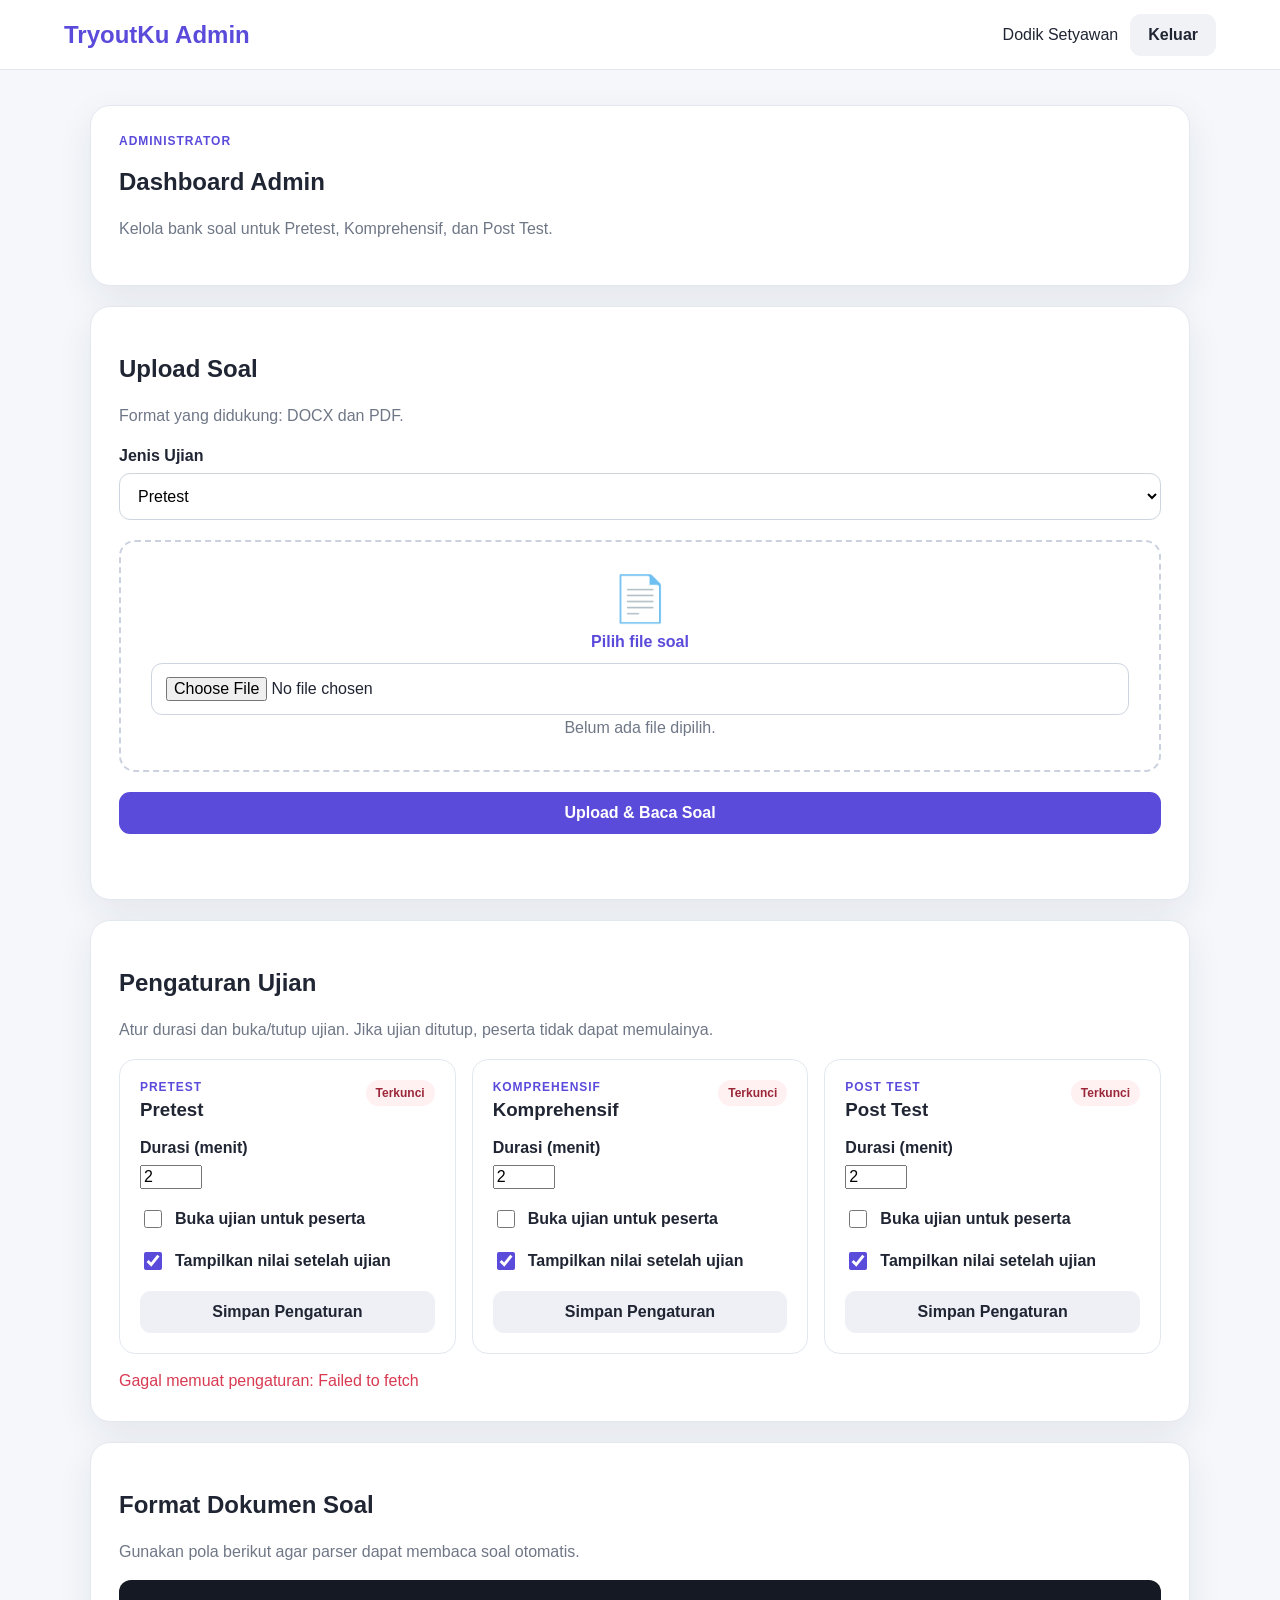
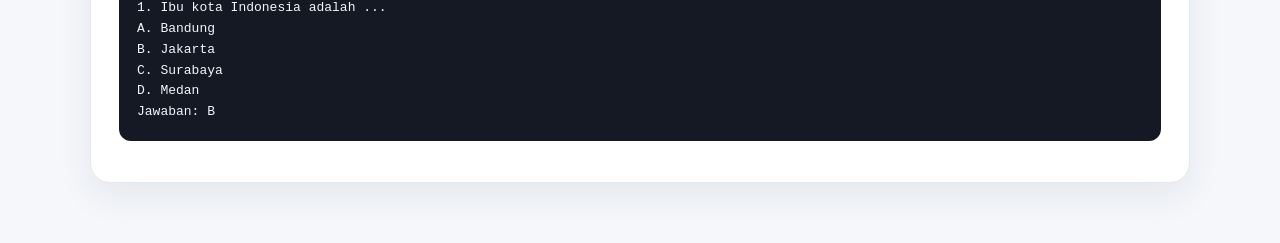
==== admin.html @ 7c276c21 "Add files via upload" ====
<!DOCTYPE html>
<html lang="id">
<head>
  <meta charset="UTF-8">
  <meta name="viewport" content="width=device-width, initial-scale=1.0">
  <title>TryoutKu - Admin</title>
  <link rel="stylesheet" href="style.css">
</head>
<body data-page="admin">
  <header class="topbar">
    <div class="brand">TryoutKu Admin</div>
    <div class="admin-user">
      <span id="adminDisplayName"></span>
      <button id="adminLogoutButton" class="ghost-button" type="button">Keluar</button>
    </div>
  </header>

  <main class="page-shell">
    <section class="admin-hero panel">
      <div>
        <div class="eyebrow">ADMINISTRATOR</div>
        <h1>Dashboard Admin</h1>
        <p class="muted">Kelola bank soal untuk Pretest, Komprehensif, dan Post Test.</p>
      </div>
    </section>

    <section class="panel admin-card">
      <div class="panel-header">
        <h2>Upload Soal</h2>
        <p class="muted">Format yang didukung: DOCX dan PDF.</p>
      </div>

      <form id="uploadForm">
        <div class="form-group">
          <label for="adminExamType">Jenis Ujian</label>
          <select id="adminExamType">
            <option value="pretest">Pretest</option>
            <option value="komprehensif">Komprehensif</option>
            <option value="posttest">Post Test</option>
          </select>
        </div>

        <div class="upload-box">
          <div class="upload-icon">📄</div>
          <label for="adminQuestionFile" class="file-label">Pilih file soal</label>
          <input id="adminQuestionFile" type="file" accept=".docx,.pdf,application/pdf,application/vnd.openxmlformats-officedocument.wordprocessingml.document">
          <div id="selectedFileName" class="muted">Belum ada file dipilih.</div>
        </div>

        <button id="adminUploadButton" class="primary-button full-width" type="submit">Upload & Baca Soal</button>
      </form>

      <div id="adminMessage" class="status-message"></div>
    </section>

    <section class="panel admin-card">
      <div class="panel-header">
        <h2>Pengaturan Ujian</h2>
        <p class="muted">
          Atur durasi dan buka/tutup ujian. Jika ujian ditutup, peserta tidak dapat memulainya.
        </p>
      </div>

      <div id="examSettingsGrid" class="settings-grid">
        <div class="setting-card" data-setting-card="pretest">
          <div class="setting-card-header">
            <div>
              <div class="eyebrow">PRETEST</div>
              <h3>Pretest</h3>
            </div>
            <span id="status-pretest" class="status-badge locked">Terkunci</span>
          </div>

          <div class="form-group">
            <label for="duration-pretest">Durasi (menit)</label>
            <input id="duration-pretest" type="number" min="1" max="360" value="2">
          </div>

          <label class="switch-row">
            <input id="enabled-pretest" type="checkbox">
            <span>Buka ujian untuk peserta</span>
          </label>

          <label class="switch-row">
            <input id="show-score-pretest" type="checkbox" checked>
            <span>Tampilkan nilai setelah ujian</span>
          </label>

          <button class="secondary-button save-setting-button" type="button" data-exam="pretest">
            Simpan Pengaturan
          </button>
        </div>

        <div class="setting-card" data-setting-card="komprehensif">
          <div class="setting-card-header">
            <div>
              <div class="eyebrow">KOMPREHENSIF</div>
              <h3>Komprehensif</h3>
            </div>
            <span id="status-komprehensif" class="status-badge locked">Terkunci</span>
          </div>

          <div class="form-group">
            <label for="duration-komprehensif">Durasi (menit)</label>
            <input id="duration-komprehensif" type="number" min="1" max="360" value="2">
          </div>

          <label class="switch-row">
            <input id="enabled-komprehensif" type="checkbox">
            <span>Buka ujian untuk peserta</span>
          </label>

          <label class="switch-row">
            <input id="show-score-komprehensif" type="checkbox" checked>
            <span>Tampilkan nilai setelah ujian</span>
          </label>

          <button class="secondary-button save-setting-button" type="button" data-exam="komprehensif">
            Simpan Pengaturan
          </button>
        </div>

        <div class="setting-card" data-setting-card="posttest">
          <div class="setting-card-header">
            <div>
              <div class="eyebrow">POST TEST</div>
              <h3>Post Test</h3>
            </div>
            <span id="status-posttest" class="status-badge locked">Terkunci</span>
          </div>

          <div class="form-group">
            <label for="duration-posttest">Durasi (menit)</label>
            <input id="duration-posttest" type="number" min="1" max="360" value="2">
          </div>

          <label class="switch-row">
            <input id="enabled-posttest" type="checkbox">
            <span>Buka ujian untuk peserta</span>
          </label>

          <label class="switch-row">
            <input id="show-score-posttest" type="checkbox" checked>
            <span>Tampilkan nilai setelah ujian</span>
          </label>

          <button class="secondary-button save-setting-button" type="button" data-exam="posttest">
            Simpan Pengaturan
          </button>
        </div>
      </div>

      <div id="settingsMessage" class="status-message"></div>
    </section>

    <section class="panel">
      <div class="panel-header">
        <h2>Format Dokumen Soal</h2>
        <p class="muted">Gunakan pola berikut agar parser dapat membaca soal otomatis.</p>
      </div>
      <pre class="format-example">1. Ibu kota Indonesia adalah ...
A. Bandung
B. Jakarta
C. Surabaya
D. Medan
Jawaban: B</pre>
    </section>
  </main>

  <script src="script.js"></script>
</body>
</html>
---- style.css ----
:root {
  --primary: #5b4bdb;
  --primary-dark: #4435bd;
  --bg: #f5f7fb;
  --card: #ffffff;
  --text: #202533;
  --muted: #6f7787;
  --border: #e3e7ef;
  --danger: #d83a52;
  --success: #16845b;
  --shadow: 0 12px 35px rgba(29, 36, 55, .08);
}

* { box-sizing: border-box; }

body {
  margin: 0;
  font-family: Inter, Arial, sans-serif;
  color: var(--text);
  background: var(--bg);
}

button, input, select { font: inherit; }

button { cursor: pointer; }

.hidden { display: none !important; }

.brand {
  font-size: 24px;
  font-weight: 800;
  color: var(--primary);
}

.muted { color: var(--muted); line-height: 1.6; }

.small-note {
  color: var(--muted);
  font-size: 13px;
  text-align: center;
  line-height: 1.5;
}

.topbar {
  min-height: 70px;
  padding: 0 5%;
  display: flex;
  align-items: center;
  justify-content: space-between;
  gap: 20px;
  background: #fff;
  border-bottom: 1px solid var(--border);
  position: sticky;
  top: 0;
  z-index: 20;
}

.participant-chip,
.admin-user {
  display: flex;
  align-items: center;
  gap: 12px;
}

.participant-chip {
  color: var(--muted);
  font-size: 14px;
}

.page-shell {
  width: min(1100px, 92%);
  margin: 35px auto 60px;
}

.panel {
  background: var(--card);
  border: 1px solid var(--border);
  border-radius: 20px;
  box-shadow: var(--shadow);
  padding: 28px;
}

.login-page {
  min-height: 100vh;
  display: grid;
  place-items: center;
  padding: 25px;
}

.login-card {
  width: min(460px, 100%);
  background: #fff;
  border: 1px solid var(--border);
  border-radius: 24px;
  box-shadow: var(--shadow);
  padding: 38px;
}

.login-card h1 {
  margin: 12px 0 8px;
  font-size: 30px;
}

.form-group {
  margin: 18px 0;
}

.form-group label {
  display: block;
  margin-bottom: 8px;
  font-weight: 700;
}

input[type="text"],
input[type="email"],
input[type="file"],
select {
  width: 100%;
  padding: 13px 14px;
  border: 1px solid #cfd5df;
  border-radius: 11px;
  background: #fff;
  outline: none;
}

input:focus, select:focus {
  border-color: var(--primary);
  box-shadow: 0 0 0 3px rgba(91, 75, 219, .12);
}

.input-error { border-color: var(--danger) !important; }

.error-message {
  color: var(--danger);
  font-size: 13px;
  margin-top: 6px;
  min-height: 18px;
}

.primary-button,
.secondary-button,
.danger-button,
.ghost-button {
  border: 0;
  border-radius: 11px;
  padding: 12px 18px;
  font-weight: 700;
  transition: .2s;
}

.primary-button {
  color: #fff;
  background: var(--primary);
}

.primary-button:hover { background: var(--primary-dark); }

.primary-button:disabled,
.secondary-button:disabled,
.danger-button:disabled {
  opacity: .55;
  cursor: not-allowed;
}

.secondary-button {
  color: var(--text);
  background: #eef0f5;
}

.danger-button {
  color: #fff;
  background: var(--danger);
}

.ghost-button {
  color: var(--text);
  background: #f0f2f6;
}

.full-width { width: 100%; }

.status-message {
  margin-top: 15px;
  min-height: 22px;
  line-height: 1.5;
}

.status-message.error { color: var(--danger); }
.status-message.success { color: var(--success); }

.exam-grid {
  display: grid;
  gap: 16px;
  margin-top: 25px;
}

.exam-card {
  width: 100%;
  border: 1px solid var(--border);
  background: #fff;
  border-radius: 16px;
  padding: 20px;
  display: grid;
  grid-template-columns: auto 1fr auto;
  align-items: center;
  gap: 16px;
  text-align: left;
  transition: .2s;
}

.exam-card:hover {
  border-color: var(--primary);
  transform: translateY(-2px);
  box-shadow: var(--shadow);
}

.exam-card strong,
.exam-card small {
  display: block;
}

.exam-card strong {
  font-size: 19px;
  margin-bottom: 6px;
}

.exam-card small {
  color: var(--muted);
  margin-top: 3px;
}

.exam-icon { font-size: 32px; }

.card-arrow {
  color: var(--primary);
  font-size: 22px;
}

.exam-layout {
  display: grid;
  grid-template-columns: 1fr 270px;
  gap: 20px;
}

.exam-toolbar {
  display: flex;
  justify-content: space-between;
  align-items: center;
  gap: 20px;
  margin-bottom: 25px;
}

.eyebrow {
  color: var(--primary);
  font-size: 12px;
  font-weight: 800;
  letter-spacing: .08em;
}

.question-counter {
  font-weight: 800;
  margin-top: 5px;
}

.timer {
  min-width: 105px;
  text-align: center;
  font-size: 24px;
  font-weight: 800;
  color: var(--danger);
  background: #fff0f2;
  padding: 10px 14px;
  border-radius: 12px;
}

.question-text {
  font-size: 21px;
  line-height: 1.65;
  font-weight: 700;
  margin-bottom: 25px;
}

.options {
  display: grid;
  gap: 12px;
}

.option-button {
  width: 100%;
  padding: 16px;
  border: 1px solid var(--border);
  background: #fff;
  border-radius: 13px;
  text-align: left;
  display: flex;
  align-items: flex-start;
  gap: 12px;
}

.option-button:hover {
  border-color: var(--primary);
}

.option-button.selected {
  border-color: var(--primary);
  background: #f0efff;
}

.option-letter {
  min-width: 30px;
  height: 30px;
  display: grid;
  place-items: center;
  border-radius: 50%;
  background: #edf0f5;
  font-weight: 800;
}

.selected .option-letter {
  color: #fff;
  background: var(--primary);
}

.question-actions {
  display: flex;
  justify-content: space-between;
  gap: 12px;
  margin-top: 30px;
}

.question-nav h3 { margin-top: 0; }

.question-palette {
  display: grid;
  grid-template-columns: repeat(4, 1fr);
  gap: 8px;
  margin: 15px 0 22px;
}

.palette-button {
  aspect-ratio: 1;
  border: 1px solid var(--border);
  border-radius: 8px;
  background: #fff;
  font-weight: 700;
}

.palette-button.answered {
  background: #e6f7ef;
  border-color: #8dd2b2;
}

.palette-button.current {
  outline: 3px solid rgba(91,75,219,.18);
  border-color: var(--primary);
}

.question-nav .danger-button { width: 100%; }

.result-panel {
  max-width: 650px;
  margin: 40px auto;
  text-align: center;
}

.result-icon {
  width: 70px;
  height: 70px;
  margin: 0 auto 15px;
  display: grid;
  place-items: center;
  border-radius: 50%;
  color: #fff;
  background: var(--success);
  font-size: 35px;
}

.score-card {
  margin: 25px auto;
  width: 190px;
  padding: 22px;
  background: #f2f1ff;
  border-radius: 18px;
}

.score-card span,
.score-card strong {
  display: block;
}

.score-card span { color: var(--muted); }
.score-card strong { font-size: 50px; color: var(--primary); }

.result-stats {
  display: grid;
  grid-template-columns: repeat(3, 1fr);
  gap: 12px;
  margin: 20px 0 25px;
}

.result-stats div {
  padding: 16px;
  background: #f7f8fa;
  border-radius: 12px;
}

.result-stats span,
.result-stats strong { display: block; }

.result-stats span { color: var(--muted); font-size: 13px; }
.result-stats strong { font-size: 22px; margin-top: 4px; }

.admin-hero {
  margin-bottom: 20px;
}

.admin-card {
  margin-bottom: 20px;
}

.upload-box {
  border: 2px dashed #cbd1df;
  border-radius: 16px;
  padding: 30px;
  text-align: center;
  margin: 20px 0;
}

.upload-icon {
  font-size: 45px;
  margin-bottom: 8px;
}

.file-label {
  display: block;
  color: var(--primary);
  font-weight: 800;
  margin-bottom: 12px;
  cursor: pointer;
}

.format-example {
  white-space: pre-wrap;
  background: #151923;
  color: #f4f6fb;
  border-radius: 12px;
  padding: 18px;
  overflow-x: auto;
  line-height: 1.6;
}

@media (max-width: 800px) {
  .exam-layout {
    grid-template-columns: 1fr;
  }

  .question-nav {
    order: -1;
  }

  .topbar {
    padding: 0 4%;
  }
}

@media (max-width: 560px) {
  .login-card,
  .panel { padding: 20px; }

  .result-stats {
    grid-template-columns: 1fr;
  }

  .question-actions {
    flex-direction: column;
  }

  .question-actions button {
    width: 100%;
  }
}


/* Pengaturan ujian admin */
.settings-grid {
  display: grid;
  grid-template-columns: repeat(3, 1fr);
  gap: 16px;
}

.setting-card {
  border: 1px solid var(--border);
  border-radius: 16px;
  padding: 20px;
  background: #fff;
}

.setting-card-header {
  display: flex;
  justify-content: space-between;
  align-items: flex-start;
  gap: 12px;
  margin-bottom: 15px;
}

.setting-card h3 {
  margin: 5px 0 0;
}

.status-badge,
.exam-lock {
  display: inline-flex;
  align-items: center;
  justify-content: center;
  border-radius: 999px;
  padding: 6px 10px;
  font-size: 12px;
  font-weight: 800;
  white-space: nowrap;
}

.status-badge.locked,
.exam-lock.locked {
  color: #9b2839;
  background: #fff0f2;
}

.status-badge.open,
.exam-lock.open {
  color: #08714b;
  background: #e8f8f0;
}

.switch-row {
  display: flex;
  align-items: center;
  gap: 10px;
  margin: 12px 0 18px;
  font-weight: 700;
  cursor: pointer;
}

.switch-row input {
  width: 18px;
  height: 18px;
  accent-color: var(--primary);
}

.save-setting-button {
  width: 100%;
}

.exam-card.is-locked {
  opacity: .65;
  cursor: not-allowed;
}

.exam-card.is-locked:hover {
  transform: none;
  border-color: var(--border);
  box-shadow: none;
}

@media (max-width: 900px) {
  .settings-grid {
    grid-template-columns: 1fr;
  }
}


/* Opsi tampilan nilai pada pengaturan admin */
.setting-card .switch-row + .switch-row {
  margin-top: 6px;
}
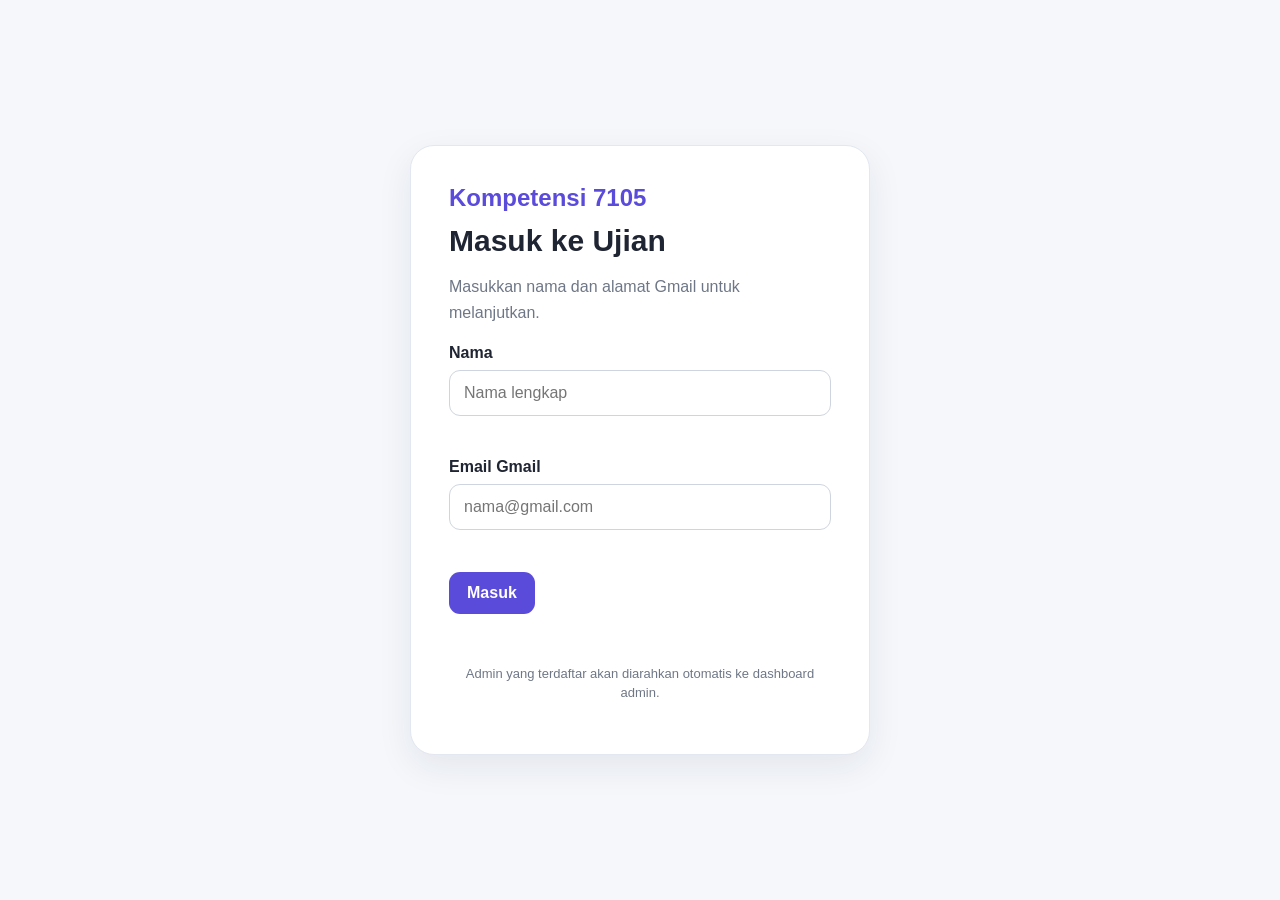
==== commit bbcef0e1: "Add files via upload" ====
--- a/admin.html
+++ b/admin.html
@@ -1,172 +1,717 @@
 <!DOCTYPE html>
 <html lang="id">
+
 <head>
   <meta charset="UTF-8">
-  <meta name="viewport" content="width=device-width, initial-scale=1.0">
-  <title>TryoutKu - Admin</title>
-  <link rel="stylesheet" href="style.css">
+
+  <meta
+    name="viewport"
+    content="width=device-width, initial-scale=1.0"
+  >
+
+  <title>Kompetensi 7105 - Admin</title>
+
+  <link
+    rel="stylesheet"
+    href="style.css"
+  >
 </head>
+
 <body data-page="admin">
+
+  <!-- =====================================================
+       TOP BAR
+  ====================================================== -->
+
   <header class="topbar">
-    <div class="brand">TryoutKu Admin</div>
+
+    <div class="brand">
+      Kompetensi 7105 Admin
+    </div>
+
     <div class="admin-user">
-      <span id="adminDisplayName"></span>
-      <button id="adminLogoutButton" class="ghost-button" type="button">Keluar</button>
+
+      <span id="adminDisplayName">
+        Admin
+      </span>
+
+      <button
+        id="adminLogoutButton"
+        class="ghost-button"
+        type="button"
+      >
+        Keluar
+      </button>
+
     </div>
+
   </header>
 
+
+  <!-- =====================================================
+       MAIN
+  ====================================================== -->
+
   <main class="page-shell">
+
+    <!-- ===================================================
+         HERO
+    ==================================================== -->
+
     <section class="admin-hero panel">
+
       <div>
-        <div class="eyebrow">ADMINISTRATOR</div>
-        <h1>Dashboard Admin</h1>
-        <p class="muted">Kelola bank soal untuk Pretest, Komprehensif, dan Post Test.</p>
-      </div>
+
+        <div class="eyebrow">
+          ADMINISTRATOR
+        </div>
+
+        <h1>
+          Dashboard Admin
+        </h1>
+
+        <p class="muted">
+          Kelola paket soal, pengaturan ujian,
+          dan akses peserta.
+        </p>
+
+      </div>
+
     </section>
 
+
+    <!-- ===================================================
+         UPLOAD SOAL
+    ==================================================== -->
+
     <section class="panel admin-card">
+
       <div class="panel-header">
-        <h2>Upload Soal</h2>
-        <p class="muted">Format yang didukung: DOCX dan PDF.</p>
-      </div>
+
+        <h2>
+          Upload Paket Soal
+        </h2>
+
+        <p class="muted">
+          Setiap upload akan menjadi paket soal
+          tersendiri berdasarkan waktu upload.
+        </p>
+
+      </div>
+
 
       <form id="uploadForm">
+
+        <!-- JENIS UJIAN -->
+
         <div class="form-group">
-          <label for="adminExamType">Jenis Ujian</label>
+
+          <label for="adminExamType">
+            Jenis Ujian
+          </label>
+
           <select id="adminExamType">
-            <option value="pretest">Pretest</option>
-            <option value="komprehensif">Komprehensif</option>
-            <option value="posttest">Post Test</option>
+
+            <option value="pretest">
+              Pretest
+            </option>
+
+            <option value="komprehensif">
+              Komprehensif
+            </option>
+
+            <option value="posttest">
+              Post Test
+            </option>
+
           </select>
+
         </div>
 
+
+        <!-- NAMA PAKET -->
+
+        <div class="form-group">
+
+          <label for="adminPackageName">
+            Nama Paket Soal
+          </label>
+
+          <input
+            id="adminPackageName"
+            type="text"
+            placeholder="Contoh: Paket A - Gelombang 1"
+            maxlength="100"
+          >
+
+          <small class="muted">
+            Jika dikosongkan, nama paket akan dibuat otomatis
+            berdasarkan tanggal upload.
+          </small>
+
+        </div>
+
+
+        <!-- FILE -->
+
         <div class="upload-box">
-          <div class="upload-icon">📄</div>
-          <label for="adminQuestionFile" class="file-label">Pilih file soal</label>
-          <input id="adminQuestionFile" type="file" accept=".docx,.pdf,application/pdf,application/vnd.openxmlformats-officedocument.wordprocessingml.document">
-          <div id="selectedFileName" class="muted">Belum ada file dipilih.</div>
+
+          <div class="upload-icon">
+            📄
+          </div>
+
+          <label
+            for="adminQuestionFile"
+            class="file-label"
+          >
+            Pilih file soal
+          </label>
+
+          <input
+            id="adminQuestionFile"
+            type="file"
+            accept=".docx,.pdf,application/pdf,application/vnd.openxmlformats-officedocument.wordprocessingml.document"
+          >
+
+          <div
+            id="selectedFileName"
+            class="muted"
+          >
+            Belum ada file dipilih.
+          </div>
+
         </div>
 
-        <button id="adminUploadButton" class="primary-button full-width" type="submit">Upload & Baca Soal</button>
+
+        <button
+          id="adminUploadButton"
+          class="primary-button full-width"
+          type="submit"
+        >
+          Upload & Baca Soal
+        </button>
+
       </form>
 
-      <div id="adminMessage" class="status-message"></div>
+
+      <div
+        id="adminMessage"
+        class="status-message"
+      ></div>
+
     </section>
 
+
+    <!-- ===================================================
+         PAKET SOAL
+    ==================================================== -->
+
     <section class="panel admin-card">
+
       <div class="panel-header">
-        <h2>Pengaturan Ujian</h2>
+
+        <h2>
+          Paket Soal
+        </h2>
+
         <p class="muted">
-          Atur durasi dan buka/tutup ujian. Jika ujian ditutup, peserta tidak dapat memulainya.
+          Pilih paket soal yang akan digunakan
+          oleh peserta untuk setiap jenis ujian.
+          Kamu dapat memilih lebih dari satu paket.
         </p>
-      </div>
-
-      <div id="examSettingsGrid" class="settings-grid">
-        <div class="setting-card" data-setting-card="pretest">
+
+      </div>
+
+
+      <!-- PILIH JENIS UJIAN -->
+
+      <div class="form-group">
+
+        <label for="packExamType">
+          Tampilkan Paket Untuk
+        </label>
+
+        <select id="packExamType">
+
+          <option value="pretest">
+            Pretest
+          </option>
+
+          <option value="komprehensif">
+            Komprehensif
+          </option>
+
+          <option value="posttest">
+            Post Test
+          </option>
+
+        </select>
+
+      </div>
+
+
+      <!-- INFO -->
+
+      <div class="package-info">
+
+        <strong>
+          Cara kerja:
+        </strong>
+
+        <p class="muted">
+          Centang satu atau beberapa paket.
+          Hanya soal dari paket yang dipilih
+          yang akan diberikan kepada peserta.
+        </p>
+
+      </div>
+
+
+      <!-- LIST PAKET -->
+
+      <div
+        id="questionPacksList"
+        class="question-packs-list"
+      >
+
+        <div class="empty-state">
+          Memuat paket soal...
+        </div>
+
+      </div>
+
+
+      <!-- TOMBOL -->
+
+      <div class="admin-actions">
+
+        <button
+          id="saveActivePacksButton"
+          class="primary-button"
+          type="button"
+        >
+          Simpan Paket yang Dipilih
+        </button>
+
+        <button
+          id="refreshPacksButton"
+          class="secondary-button"
+          type="button"
+        >
+          Refresh
+        </button>
+
+      </div>
+
+
+      <div
+        id="packsMessage"
+        class="status-message"
+      ></div>
+
+    </section>
+
+
+    <!-- ===================================================
+         PENGATURAN UJIAN
+    ==================================================== -->
+
+    <section class="panel admin-card">
+
+      <div class="panel-header">
+
+        <h2>
+          Pengaturan Ujian
+        </h2>
+
+        <p class="muted">
+          Atur durasi, buka/tutup ujian,
+          dan apakah nilai ditampilkan kepada peserta.
+        </p>
+
+      </div>
+
+
+      <div
+        id="examSettingsGrid"
+        class="settings-grid"
+      >
+
+        <!-- ===============================================
+             PRETEST
+        ================================================ -->
+
+        <div
+          class="setting-card"
+          data-setting-card="pretest"
+        >
+
           <div class="setting-card-header">
+
             <div>
-              <div class="eyebrow">PRETEST</div>
-              <h3>Pretest</h3>
+
+              <div class="eyebrow">
+                PRETEST
+              </div>
+
+              <h3>
+                Pretest
+              </h3>
+
             </div>
-            <span id="status-pretest" class="status-badge locked">Terkunci</span>
+
+            <span
+              id="status-pretest"
+              class="status-badge locked"
+            >
+              Terkunci
+            </span>
+
           </div>
 
+
           <div class="form-group">
-            <label for="duration-pretest">Durasi (menit)</label>
-            <input id="duration-pretest" type="number" min="1" max="360" value="2">
+
+            <label for="duration-pretest">
+              Durasi (menit)
+            </label>
+
+            <input
+              id="duration-pretest"
+              type="number"
+              min="1"
+              max="360"
+              value="2"
+            >
+
           </div>
 
+
           <label class="switch-row">
-            <input id="enabled-pretest" type="checkbox">
-            <span>Buka ujian untuk peserta</span>
-          </label>
+
+            <input
+              id="enabled-pretest"
+              type="checkbox"
+            >
+
+            <span>
+              Buka ujian untuk peserta
+            </span>
+
+          </label>
+
 
           <label class="switch-row">
-            <input id="show-score-pretest" type="checkbox" checked>
-            <span>Tampilkan nilai setelah ujian</span>
-          </label>
-
-          <button class="secondary-button save-setting-button" type="button" data-exam="pretest">
+
+            <input
+              id="show-score-pretest"
+              type="checkbox"
+              checked
+            >
+
+            <span>
+              Tampilkan nilai setelah ujian
+            </span>
+
+          </label>
+
+
+          <button
+            class="secondary-button save-setting-button"
+            type="button"
+            data-exam="pretest"
+          >
             Simpan Pengaturan
           </button>
+
         </div>
 
-        <div class="setting-card" data-setting-card="komprehensif">
+
+        <!-- ===============================================
+             KOMPREHENSIF
+        ================================================ -->
+
+        <div
+          class="setting-card"
+          data-setting-card="komprehensif"
+        >
+
           <div class="setting-card-header">
+
             <div>
-              <div class="eyebrow">KOMPREHENSIF</div>
-              <h3>Komprehensif</h3>
+
+              <div class="eyebrow">
+                KOMPREHENSIF
+              </div>
+
+              <h3>
+                Komprehensif
+              </h3>
+
             </div>
-            <span id="status-komprehensif" class="status-badge locked">Terkunci</span>
+
+            <span
+              id="status-komprehensif"
+              class="status-badge locked"
+            >
+              Terkunci
+            </span>
+
           </div>
 
+
           <div class="form-group">
-            <label for="duration-komprehensif">Durasi (menit)</label>
-            <input id="duration-komprehensif" type="number" min="1" max="360" value="2">
+
+            <label for="duration-komprehensif">
+              Durasi (menit)
+            </label>
+
+            <input
+              id="duration-komprehensif"
+              type="number"
+              min="1"
+              max="360"
+              value="2"
+            >
+
           </div>
 
+
           <label class="switch-row">
-            <input id="enabled-komprehensif" type="checkbox">
-            <span>Buka ujian untuk peserta</span>
-          </label>
+
+            <input
+              id="enabled-komprehensif"
+              type="checkbox"
+            >
+
+            <span>
+              Buka ujian untuk peserta
+            </span>
+
+          </label>
+
 
           <label class="switch-row">
-            <input id="show-score-komprehensif" type="checkbox" checked>
-            <span>Tampilkan nilai setelah ujian</span>
-          </label>
-
-          <button class="secondary-button save-setting-button" type="button" data-exam="komprehensif">
+
+            <input
+              id="show-score-komprehensif"
+              type="checkbox"
+              checked
+            >
+
+            <span>
+              Tampilkan nilai setelah ujian
+            </span>
+
+          </label>
+
+
+          <button
+            class="secondary-button save-setting-button"
+            type="button"
+            data-exam="komprehensif"
+          >
             Simpan Pengaturan
           </button>
+
         </div>
 
-        <div class="setting-card" data-setting-card="posttest">
+
+        <!-- ===============================================
+             POST TEST
+        ================================================ -->
+
+        <div
+          class="setting-card"
+          data-setting-card="posttest"
+        >
+
           <div class="setting-card-header">
+
             <div>
-              <div class="eyebrow">POST TEST</div>
-              <h3>Post Test</h3>
+
+              <div class="eyebrow">
+                POST TEST
+              </div>
+
+              <h3>
+                Post Test
+              </h3>
+
             </div>
-            <span id="status-posttest" class="status-badge locked">Terkunci</span>
+
+            <span
+              id="status-posttest"
+              class="status-badge locked"
+            >
+              Terkunci
+            </span>
+
           </div>
 
+
           <div class="form-group">
-            <label for="duration-posttest">Durasi (menit)</label>
-            <input id="duration-posttest" type="number" min="1" max="360" value="2">
+
+            <label for="duration-posttest">
+              Durasi (menit)
+            </label>
+
+            <input
+              id="duration-posttest"
+              type="number"
+              min="1"
+              max="360"
+              value="2"
+            >
+
           </div>
 
+
           <label class="switch-row">
-            <input id="enabled-posttest" type="checkbox">
-            <span>Buka ujian untuk peserta</span>
-          </label>
+
+            <input
+              id="enabled-posttest"
+              type="checkbox"
+            >
+
+            <span>
+              Buka ujian untuk peserta
+            </span>
+
+          </label>
+
 
           <label class="switch-row">
-            <input id="show-score-posttest" type="checkbox" checked>
-            <span>Tampilkan nilai setelah ujian</span>
-          </label>
-
-          <button class="secondary-button save-setting-button" type="button" data-exam="posttest">
+
+            <input
+              id="show-score-posttest"
+              type="checkbox"
+              checked
+            >
+
+            <span>
+              Tampilkan nilai setelah ujian
+            </span>
+
+          </label>
+
+
+          <button
+            class="secondary-button save-setting-button"
+            type="button"
+            data-exam="posttest"
+          >
             Simpan Pengaturan
           </button>
+
         </div>
-      </div>
-
-      <div id="settingsMessage" class="status-message"></div>
+
+      </div>
+
+
+      <div
+        id="settingsMessage"
+        class="status-message"
+      ></div>
+
     </section>
 
+
+    <!-- ===================================================
+         FORMAT SOAL
+    ==================================================== -->
+
     <section class="panel">
+
       <div class="panel-header">
-        <h2>Format Dokumen Soal</h2>
-        <p class="muted">Gunakan pola berikut agar parser dapat membaca soal otomatis.</p>
-      </div>
+
+        <h2>
+          Format Dokumen Soal
+        </h2>
+
+        <p class="muted">
+          Gunakan pola berikut agar parser
+          dapat membaca soal otomatis.
+        </p>
+
+      </div>
+
+
       <pre class="format-example">1. Ibu kota Indonesia adalah ...
+
 A. Bandung
 B. Jakarta
 C. Surabaya
 D. Medan
-Jawaban: B</pre>
+
+Jawaban: B
+
+
+2. Contoh pertanyaan berikutnya adalah ...
+
+A. Pilihan pertama
+B. Pilihan kedua
+C. Pilihan ketiga
+D. Pilihan keempat
+
+Jawaban: C</pre>
+
     </section>
+
   </main>
 
+
+  <!-- =====================================================
+       MODAL KONFIRMASI HAPUS
+  ====================================================== -->
+
+  <div
+    id="deleteModal"
+    class="modal-overlay"
+    style="display:none;"
+  >
+
+    <div class="modal-box">
+
+      <h3>
+        Hapus Paket Soal?
+      </h3>
+
+      <p id="deleteModalText">
+        Paket soal akan dihapus.
+      </p>
+
+      <div class="modal-actions">
+
+        <button
+          id="cancelDeleteButton"
+          class="secondary-button"
+          type="button"
+        >
+          Batal
+        </button>
+
+        <button
+          id="confirmDeleteButton"
+          class="danger-button"
+          type="button"
+        >
+          Ya, Hapus
+        </button>
+
+      </div>
+
+    </div>
+
+  </div>
+
+
+  <!-- =====================================================
+       SCRIPT
+  ====================================================== -->
+
   <script src="script.js"></script>
+
 </body>
-</html>
+
+</html>
